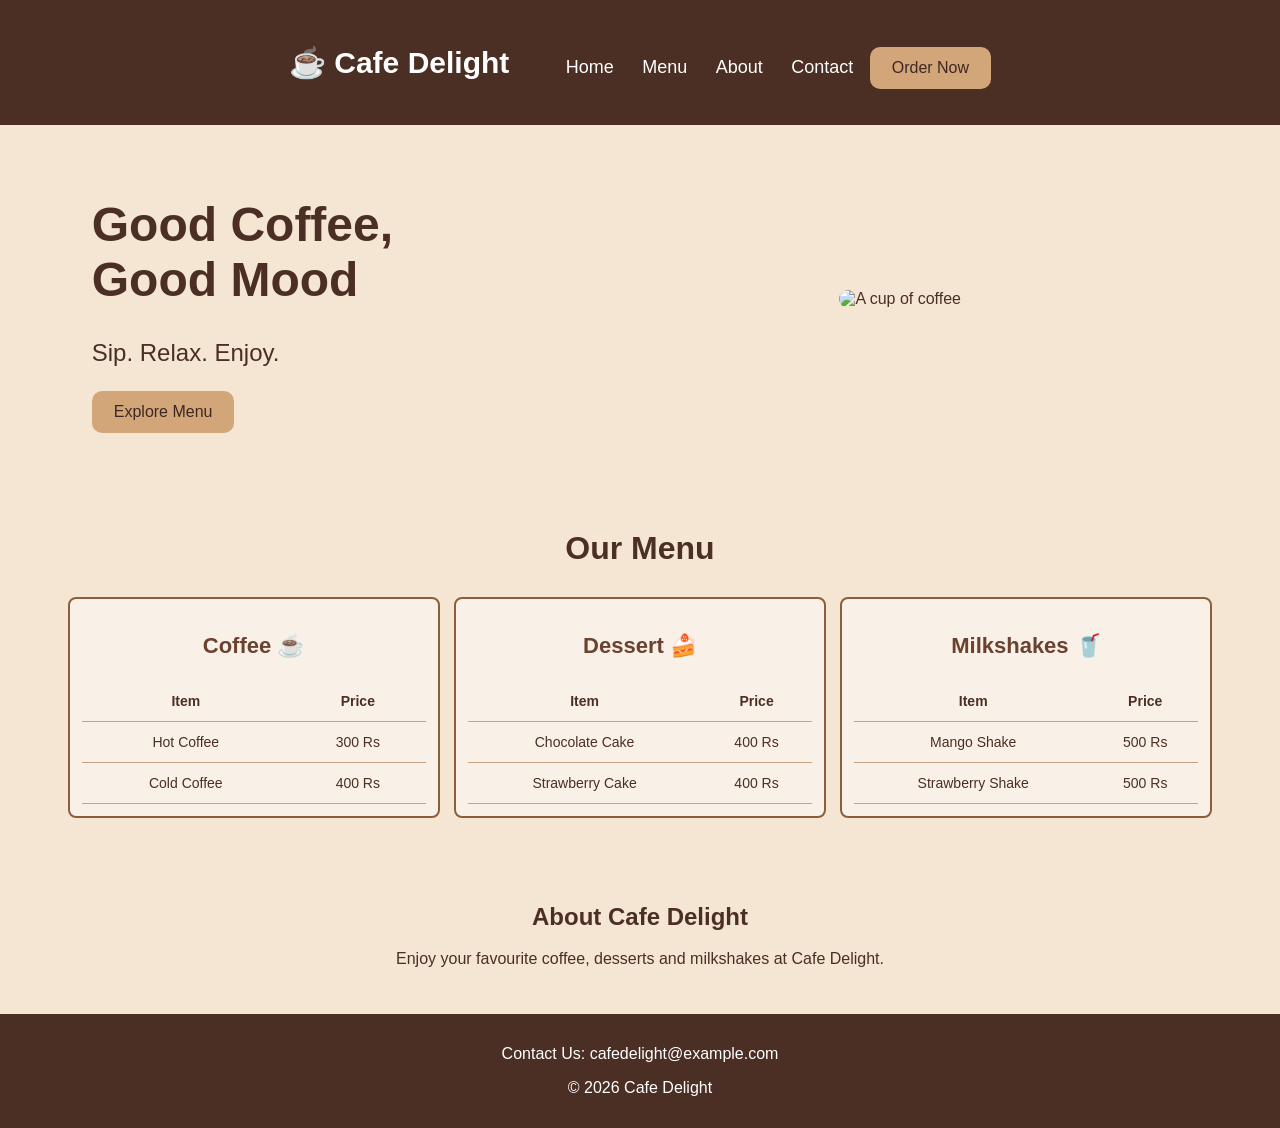
==== index.html @ 63c67d1c "Add Lab 11 Cafe Delight website files" ====
<!--
Name: Hajra Rizwan
Roll Number: i263052
Section: B
-->

<!DOCTYPE html>
<html>

<head>
    <title>Cafe Delight</title>
    <link rel="stylesheet" href="style.css">
</head>

<body>


 
    <div class="header" id="home">

        <h2>☕ Cafe Delight</h2>

        <a href="#home">Home</a>
        <a href="#menu">Menu</a>
        <a href="#about">About</a>
        <a href="#contact">Contact</a>

        <button onclick="placeOrder()">Order Now</button>

    </div>


 
    <div class="welcome">

        <div class="welcome-text">

            <h1>Good Coffee,<br>Good Mood</h1>

            <p>Sip. Relax. Enjoy.</p>

            <a href="#menu">
                <button>Explore Menu</button>
            </a>

        </div>


       
        <div class="coffee-picture">

            <img src="images/coffee.png" alt="A cup of coffee">

        </div>

    </div>



 
    <div class="menu-section" id="menu">

        <h2>Our Menu</h2>

        <div class="menu-container">


           
            <div class="menu-card">

                <h3>Coffee ☕</h3>

                <table>

                    <tr>
                        <th>Item</th>
                        <th>Price</th>
                    </tr>

                    <tr>
                        <td>Hot Coffee</td>
                        <td>300 Rs</td>
                    </tr>

                    <tr>
                        <td>Cold Coffee</td>
                        <td>400 Rs</td>
                    </tr>

                </table>

            </div>


         
            <div class="menu-card">

                <h3>Dessert 🍰</h3>

                <table>

                    <tr>
                        <th>Item</th>
                        <th>Price</th>
                    </tr>

                    <tr>
                        <td>Chocolate Cake</td>
                        <td>400 Rs</td>
                    </tr>

                    <tr>
                        <td>Strawberry Cake</td>
                        <td>400 Rs</td>
                    </tr>

                </table>

            </div>


          
            <div class="menu-card">

                <h3>Milkshakes 🥤</h3>

                <table>

                    <tr>
                        <th>Item</th>
                        <th>Price</th>
                    </tr>

                    <tr>
                        <td>Mango Shake</td>
                        <td>500 Rs</td>
                    </tr>

                    <tr>
                        <td>Strawberry Shake</td>
                        <td>500 Rs</td>
                    </tr>

                </table>

            </div>

        </div>

    </div>



    <div class="about" id="about">

        <h2>About Cafe Delight</h2>

        <p>
            Enjoy your favourite coffee, desserts
            and milkshakes at Cafe Delight.
        </p>

    </div>



    <div class="footer" id="contact">

        <p>Contact Us: cafedelight@example.com</p>

        <p>© 2026 Cafe Delight</p>

    </div>


    <script>

        function placeOrder() {

            window.alert("Thank you for choosing Cafe Delight! Your order has been confirmed.");

            console.log("Order Now button clicked successfully.");

        }

    </script>

</body>

</html>
---- style.css ----
/*
Name: Hajra Rizwan
Roll Number: i263052
Section: B
*/


body {
    background-color: #F5E6D3;
    color: #4B2E24;
    font-family: Papyrus, Arial, sans-serif;
    margin: 0;
}



.header {
    background-color: #4B2E24;
    color: white;
    padding: 20px;
    text-align: center;
}

.header h2 {
    display: inline-block;
    font-size: 30px;
    margin-right: 40px;
}

.header a {
    color: white;
    text-decoration: none;
    font-size: 18px;
    margin: 12px;
}


button {
    background-color: #D2A679;
    color: #3E2723;
    padding: 12px 22px;
    border: none;
    border-radius: 10px;
    font-size: 16px;
    cursor: pointer;
}


.welcome {
    padding: 40px;
    text-align: center;
}



.welcome-text {
    display: inline-block;
    width: 43%;
    text-align: left;
    vertical-align: middle;
}

.welcome-text h1 {
    color: #4B2E24;
    font-size: 48px;
}

.welcome-text p {
    font-size: 24px;
}



.coffee-picture {
    display: inline-block;
    width: 48%;
    vertical-align: middle;
}

.coffee-picture img {
    width: 100%;
    height: 350px;
    object-fit: cover;
    border-radius: 15px;
}



.menu-section {
    padding: 30px 20px;
    text-align: center;
}

.menu-section h2 {
    color: #4B2E24;
    font-size: 32px;
    margin-bottom: 25px;
}



.menu-container {
    text-align: center;
}

.menu-card {
    display: inline-block;
    width: 30%;
    background-color: #F9F1E7;
    border: 2px solid #8B5E3C;
    border-radius: 8px;
    padding: 12px;
    margin: 5px;
    vertical-align: top;
    box-sizing: border-box;
}

.menu-card h3 {
    color: #6B422F;
    font-size: 22px;
}


table {
    width: 100%;
    border-collapse: collapse;
}

th, td {
    padding: 12px 5px;
    border-bottom: 1px solid #C4A484;
    text-align: center;
    font-size: 14px;
}

th {
    color: #4B2E24;
}



.about {
    padding: 30px;
    text-align: center;
}

.about h2 {
    color: #4B2E24;
}



.footer {
    background-color: #4B2E24;
    color: white;
    text-align: center;
    padding: 15px;
}
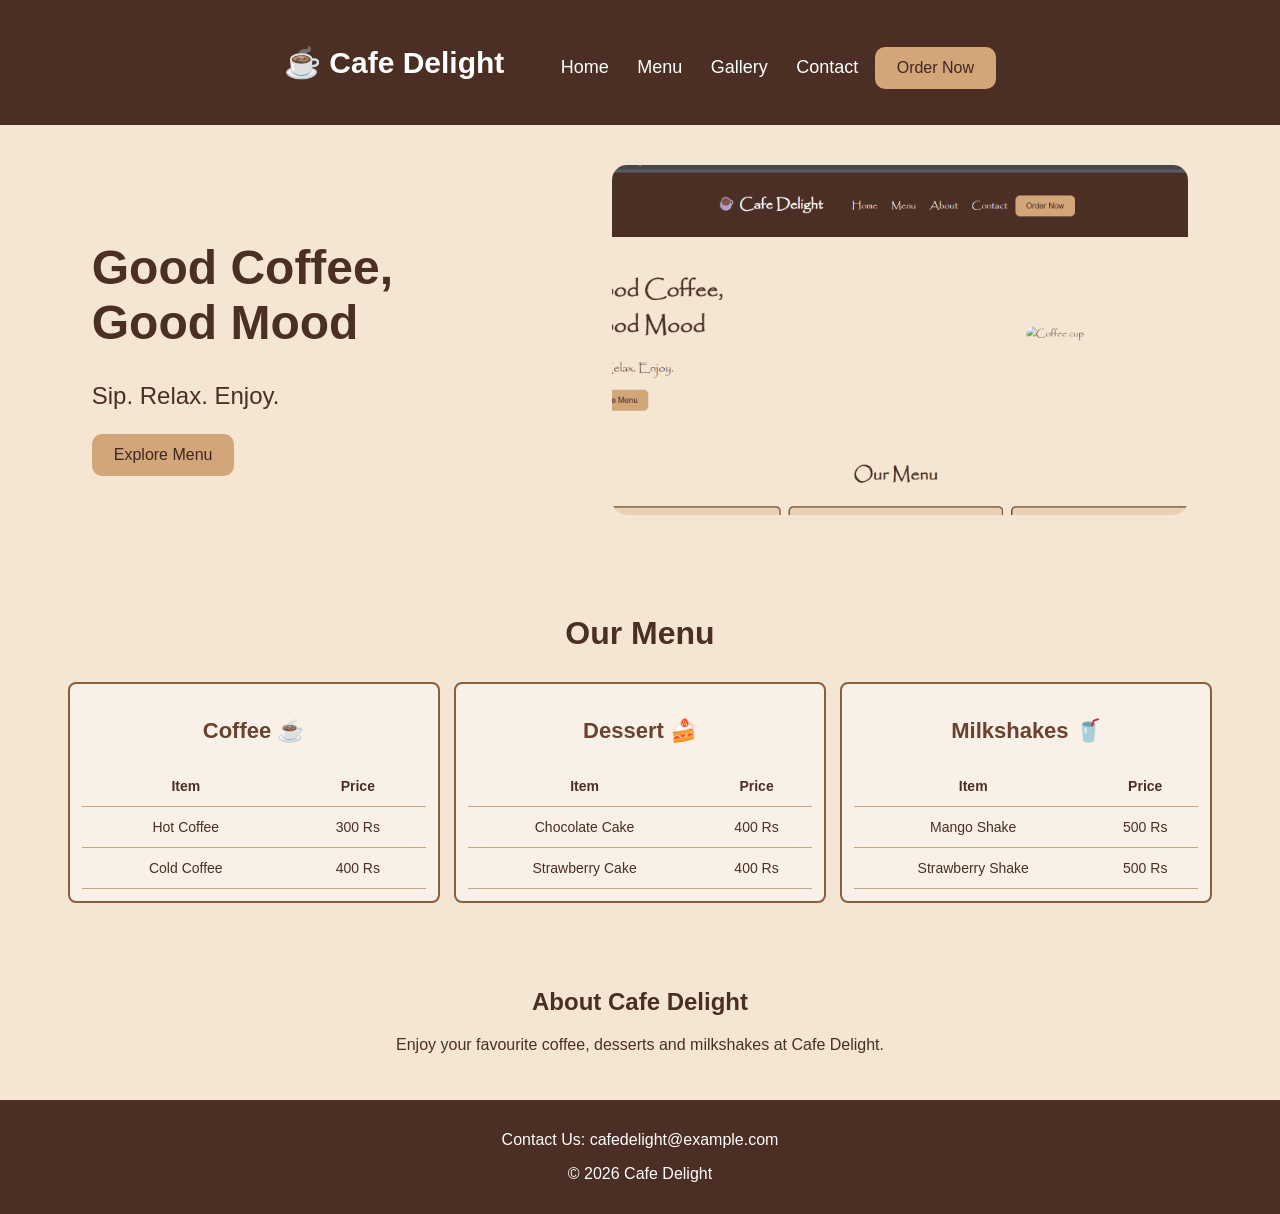
==== commit e0f4a201: "Add Menu Gallery and Contact pages" ====
--- a/index.html
+++ b/index.html
@@ -20,11 +20,10 @@
 
         <h2>☕ Cafe Delight</h2>
 
-        <a href="#home">Home</a>
-        <a href="#menu">Menu</a>
-        <a href="#about">About</a>
-        <a href="#contact">Contact</a>
-
+<a href="index.html">Home</a>
+<a href="menu.html">Menu</a>
+<a href="gallery.html">Gallery</a>
+<a href="contact.html">Contact</a>
         <button onclick="placeOrder()">Order Now</button>
 
     </div>
@@ -49,7 +48,7 @@
        
         <div class="coffee-picture">
 
-            <img src="images/coffee.png" alt="A cup of coffee">
+            <img src="Images/coffee.png" alt="A cup of coffee">
 
         </div>
 
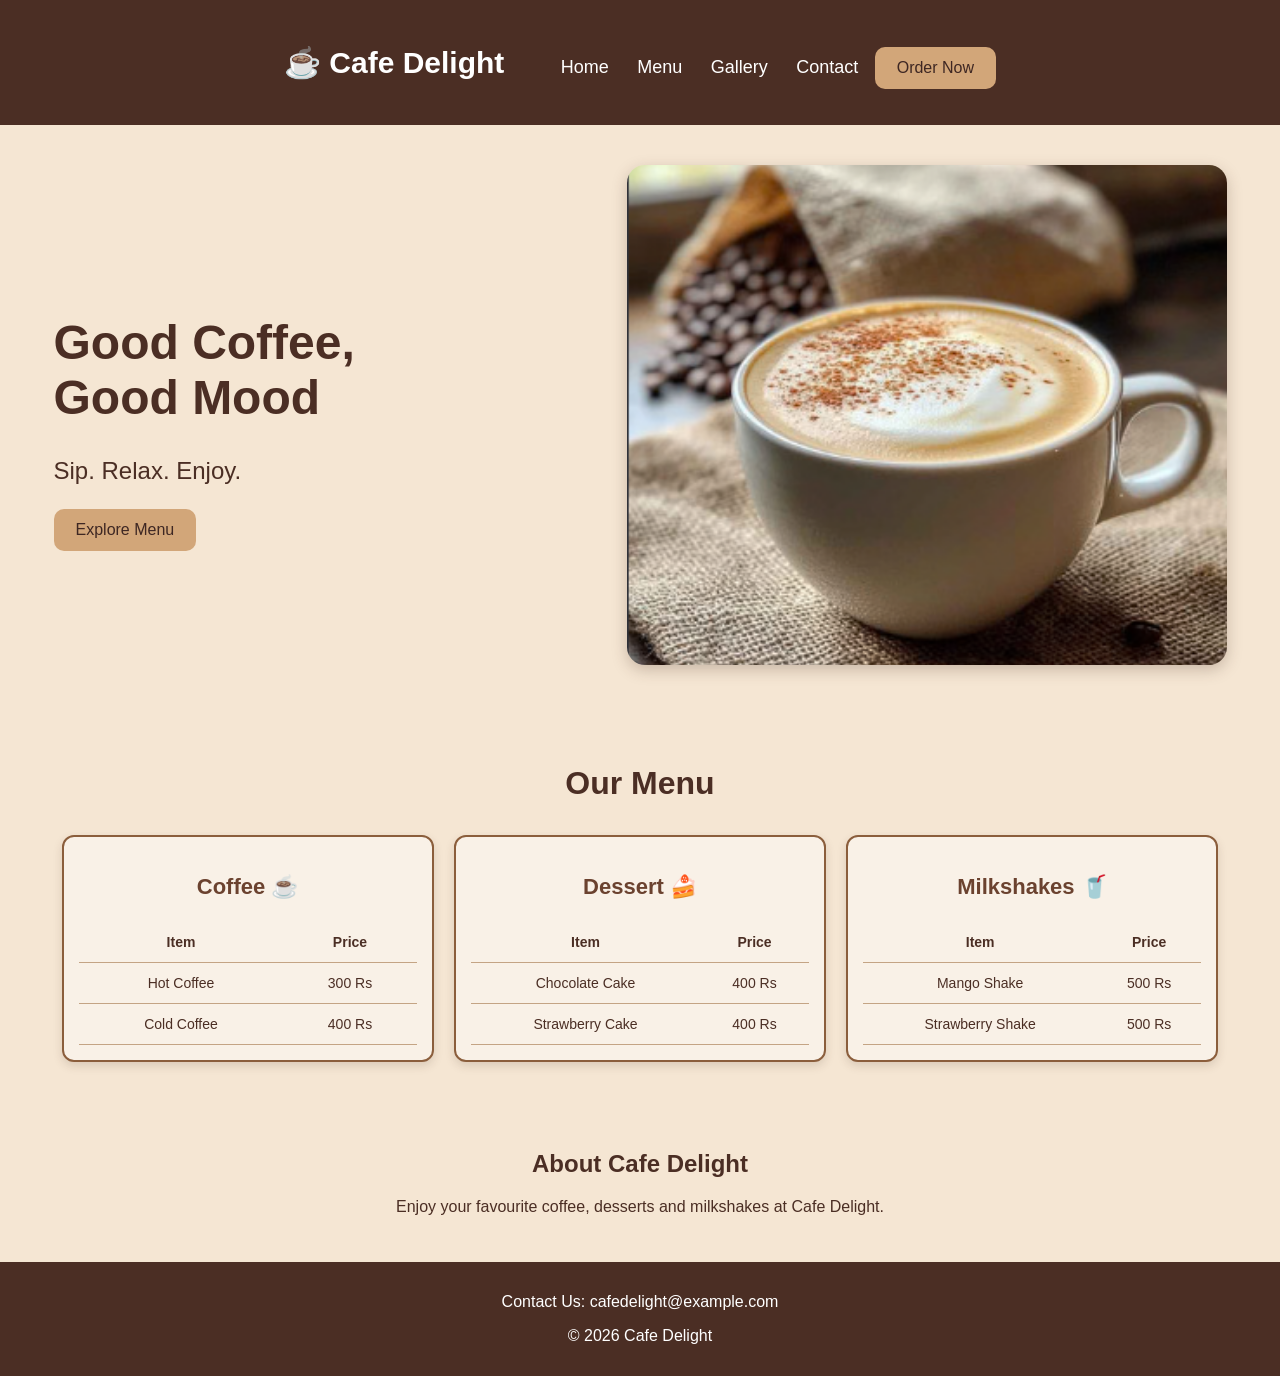
==== commit bff8ec5b: "Improve homepage image and website styling" ====
--- a/index.html
+++ b/index.html
@@ -48,7 +48,7 @@
        
         <div class="coffee-picture">
 
-            <img src="Images/coffee.png" alt="A cup of coffee">
+            <img src="Images/coffee(2).png" alt="A cup of coffee">
 
         </div>
 
--- a/style.css
+++ b/style.css
@@ -6,15 +6,15 @@
 */
 
 
+
 body {
     background-color: #F5E6D3;
     color: #4B2E24;
-    font-family: Papyrus, Arial, sans-serif;
+    font-family: Arial, sans-serif;
     margin: 0;
 }
 
-
-
+/* Header */
 .header {
     background-color: #4B2E24;
     color: white;
@@ -35,7 +35,11 @@
     margin: 12px;
 }
 
-
+.header a:hover {
+    color: #D2A679;
+}
+
+/* Buttons */
 button {
     background-color: #D2A679;
     color: #3E2723;
@@ -44,21 +48,27 @@
     border-radius: 10px;
     font-size: 16px;
     cursor: pointer;
-}
-
-
+    transition: 0.3s;
+}
+
+button:hover {
+    background-color: #B98250;
+    color: white;
+}
+
+/* Welcome section */
 .welcome {
     padding: 40px;
     text-align: center;
-}
-
-
+    display: flex;
+    align-items: center;
+    justify-content: space-around;
+    gap: 30px;
+}
 
 .welcome-text {
-    display: inline-block;
     width: 43%;
     text-align: left;
-    vertical-align: middle;
 }
 
 .welcome-text h1 {
@@ -70,23 +80,20 @@
     font-size: 24px;
 }
 
-
-
+/* Large coffee picture */
 .coffee-picture {
-    display: inline-block;
-    width: 48%;
-    vertical-align: middle;
+    width: 50%;
 }
 
 .coffee-picture img {
     width: 100%;
-    height: 350px;
+    height: 500px;
     object-fit: cover;
-    border-radius: 15px;
-}
-
-
-
+    border-radius: 18px;
+    box-shadow: 0 5px 15px rgba(75, 46, 36, 0.25);
+}
+
+/* Menu section */
 .menu-section {
     padding: 30px 20px;
     text-align: center;
@@ -97,8 +104,6 @@
     font-size: 32px;
     margin-bottom: 25px;
 }
-
-
 
 .menu-container {
     text-align: center;
@@ -109,11 +114,18 @@
     width: 30%;
     background-color: #F9F1E7;
     border: 2px solid #8B5E3C;
-    border-radius: 8px;
-    padding: 12px;
-    margin: 5px;
+    border-radius: 12px;
+    padding: 15px;
+    margin: 8px;
     vertical-align: top;
     box-sizing: border-box;
+    box-shadow: 0 4px 10px rgba(75, 46, 36, 0.15);
+    transition: 0.3s;
+}
+
+.menu-card:hover {
+    transform: translateY(-5px);
+    box-shadow: 0 8px 16px rgba(75, 46, 36, 0.25);
 }
 
 .menu-card h3 {
@@ -121,7 +133,7 @@
     font-size: 22px;
 }
 
-
+/* Tables */
 table {
     width: 100%;
     border-collapse: collapse;
@@ -138,8 +150,7 @@
     color: #4B2E24;
 }
 
-
-
+/* About section */
 .about {
     padding: 30px;
     text-align: center;
@@ -149,11 +160,48 @@
     color: #4B2E24;
 }
 
-
-
+/* Footer */
 .footer {
     background-color: #4B2E24;
     color: white;
     text-align: center;
     padding: 15px;
 }
+
+/* Mobile screen design */
+@media (max-width: 700px) {
+    .header h2 {
+        display: block;
+        margin: 0 0 15px;
+    }
+
+    .header a {
+        display: inline-block;
+        margin: 8px;
+    }
+
+    .welcome {
+        display: block;
+    }
+
+    .welcome-text,
+    .coffee-picture {
+        width: 100%;
+        text-align: center;
+        box-sizing: border-box;
+    }
+
+    .welcome-text h1 {
+        font-size: 36px;
+    }
+
+    .coffee-picture img {
+        height: 300px;
+    }
+
+    .menu-card {
+        display: block;
+        width: 100%;
+        margin: 12px 0;
+    }
+}
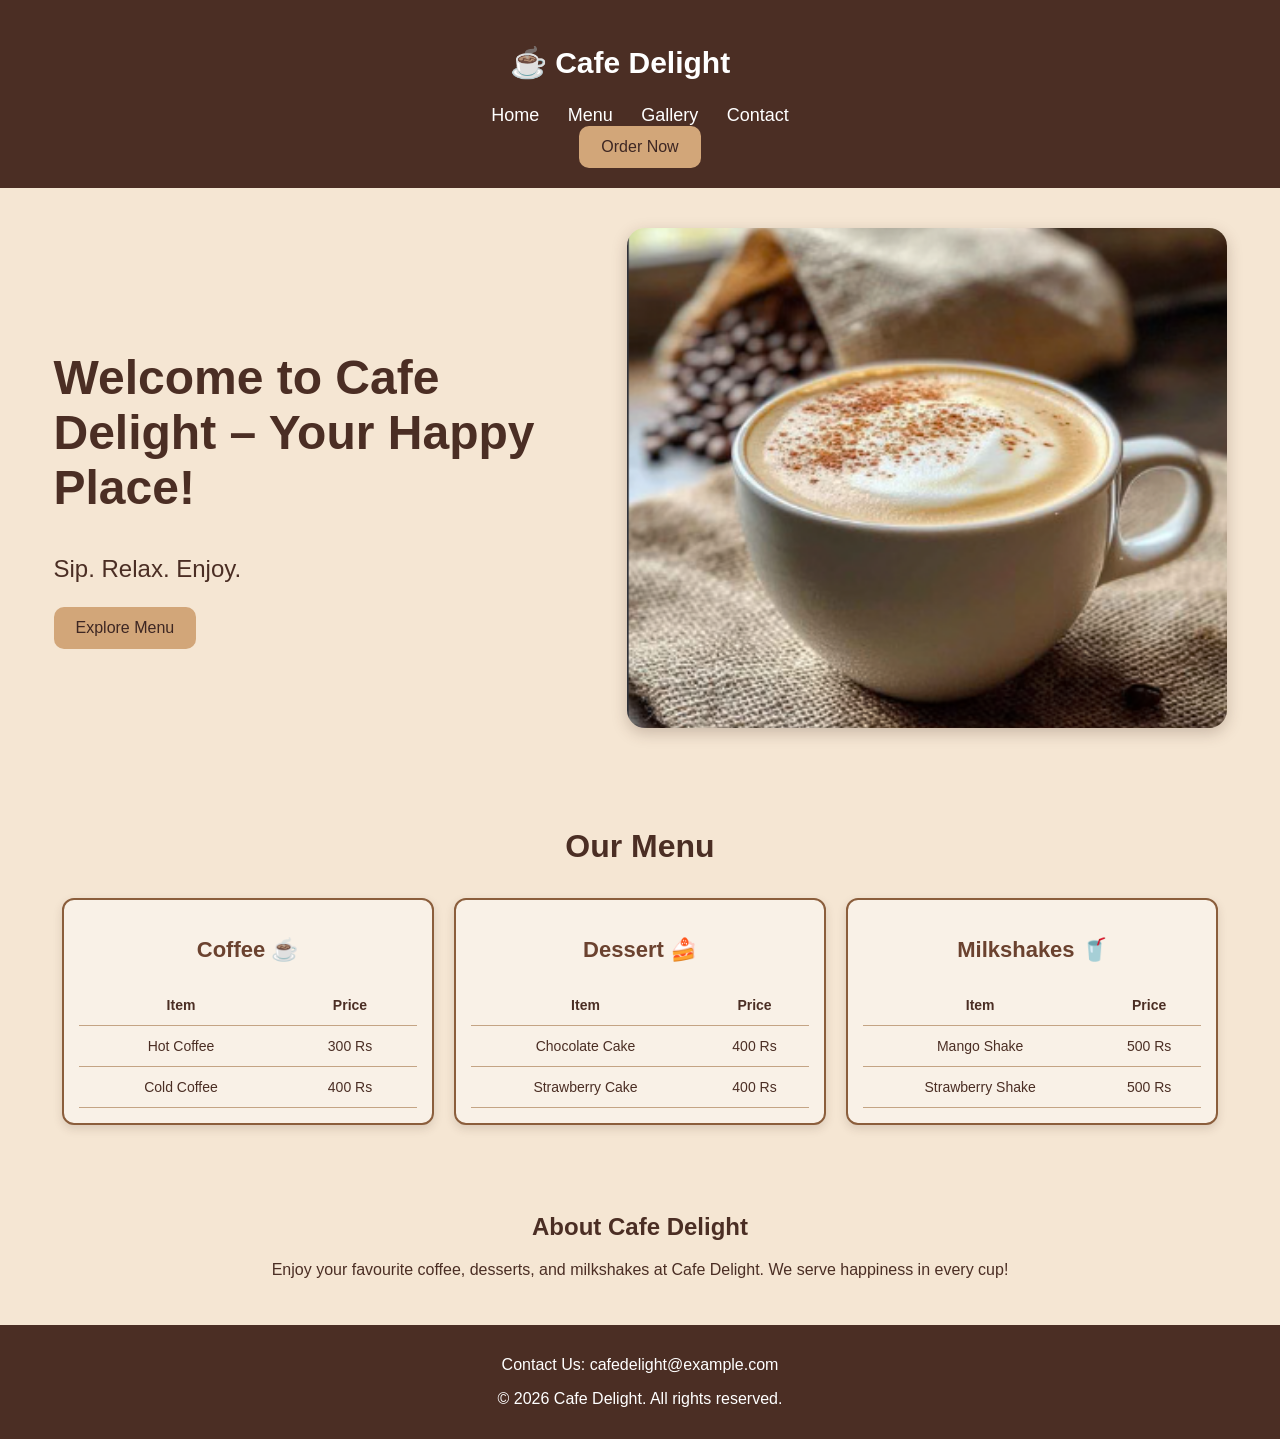
==== commit d03e1e43: "Manual: update home page heading" ====
--- a/index.html
+++ b/index.html
@@ -3,187 +3,147 @@
 Roll Number: i263052
 Section: B
 -->
-
 <!DOCTYPE html>
-<html>
+<html lang="en">
 
 <head>
+    <meta charset="UTF-8">
+    <meta name="viewport" content="width=device-width, initial-scale=1.0">
     <title>Cafe Delight</title>
     <link rel="stylesheet" href="style.css">
 </head>
 
 <body>
 
+    <!-- Header & Navigation -->
+    <header class="header" id="home">
+        <div class="logo">
+            <h2>☕ Cafe Delight</h2>
+        </div>
+        <nav class="nav-links">
+            <a href="index.html">Home</a>
+            <a href="menu.html">Menu</a>
+            <a href="gallery.html">Gallery</a>
+            <a href="contact.html">Contact</a>
+        </nav>
+        <button class="order-btn" onclick="placeOrder()">Order Now</button>
+    </header>
 
- 
-    <div class="header" id="home">
+    <main>
+        <!-- Hero Section -->
+        <section class="welcome">
+            <div class="welcome-text">
+                <h1>Welcome to Cafe Delight – Your Happy Place!</h1>
+                <p>Sip. Relax. Enjoy.</p>
+                <a href="#menu">
+                    <button class="explore-btn">Explore Menu</button>
+                </a>
+            </div>
+            <div class="coffee-picture">
+                <img src="Images/coffee(2).png" alt="A cup of coffee">
+            </div>
+        </section>
 
-        <h2>☕ Cafe Delight</h2>
+        <!-- Menu Section -->
+        <section class="menu-section" id="menu">
+            <h2>Our Menu</h2>
+            <div class="menu-container">
 
-<a href="index.html">Home</a>
-<a href="menu.html">Menu</a>
-<a href="gallery.html">Gallery</a>
-<a href="contact.html">Contact</a>
-        <button onclick="placeOrder()">Order Now</button>
+                <!-- Coffee Card -->
+                <div class="menu-card">
+                    <h3>Coffee ☕</h3>
+                    <table>
+                        <thead>
+                            <tr>
+                                <th>Item</th>
+                                <th>Price</th>
+                            </tr>
+                        </thead>
+                        <tbody>
+                            <tr>
+                                <td>Hot Coffee</td>
+                                <td>300 Rs</td>
+                            </tr>
+                            <tr>
+                                <td>Cold Coffee</td>
+                                <td>400 Rs</td>
+                            </tr>
+                        </tbody>
+                    </table>
+                </div>
 
-    </div>
+                <!-- Dessert Card -->
+                <div class="menu-card">
+                    <h3>Dessert 🍰</h3>
+                    <table>
+                        <thead>
+                            <tr>
+                                <th>Item</th>
+                                <th>Price</th>
+                            </tr>
+                        </thead>
+                        <tbody>
+                            <tr>
+                                <td>Chocolate Cake</td>
+                                <td>400 Rs</td>
+                            </tr>
+                            <tr>
+                                <td>Strawberry Cake</td>
+                                <td>400 Rs</td>
+                            </tr>
+                        </tbody>
+                    </table>
+                </div>
 
-
- 
-    <div class="welcome">
-
-        <div class="welcome-text">
-
-            <h1>Good Coffee,<br>Good Mood</h1>
-
-            <p>Sip. Relax. Enjoy.</p>
-
-            <a href="#menu">
-                <button>Explore Menu</button>
-            </a>
-
-        </div>
-
-
-       
-        <div class="coffee-picture">
-
-            <img src="Images/coffee(2).png" alt="A cup of coffee">
-
-        </div>
-
-    </div>
-
-
-
- 
-    <div class="menu-section" id="menu">
-
-        <h2>Our Menu</h2>
-
-        <div class="menu-container">
-
-
-           
-            <div class="menu-card">
-
-                <h3>Coffee ☕</h3>
-
-                <table>
-
-                    <tr>
-                        <th>Item</th>
-                        <th>Price</th>
-                    </tr>
-
-                    <tr>
-                        <td>Hot Coffee</td>
-                        <td>300 Rs</td>
-                    </tr>
-
-                    <tr>
-                        <td>Cold Coffee</td>
-                        <td>400 Rs</td>
-                    </tr>
-
-                </table>
+                <!-- Milkshakes Card -->
+                <div class="menu-card">
+                    <h3>Milkshakes 🥤</h3>
+                    <table>
+                        <thead>
+                            <tr>
+                                <th>Item</th>
+                                <th>Price</th>
+                            </tr>
+                        </thead>
+                        <tbody>
+                            <tr>
+                                <td>Mango Shake</td>
+                                <td>500 Rs</td>
+                            </tr>
+                            <tr>
+                                <td>Strawberry Shake</td>
+                                <td>500 Rs</td>
+                            </tr>
+                        </tbody>
+                    </table>
+                </div>
 
             </div>
+        </section>
 
+        <!-- About Section -->
+        <section class="about" id="about">
+            <h2>About Cafe Delight</h2>
+            <p>
+                Enjoy your favourite coffee, desserts, and milkshakes at Cafe Delight. We serve happiness in every cup!
+            </p>
+        </section>
+    </main>
 
-         
-            <div class="menu-card">
+    <!-- Footer -->
+    <footer class="footer" id="contact">
+        <p>Contact Us: cafedelight@example.com</p>
+        <p>© 2026 Cafe Delight. All rights reserved.</p>
+    </footer>
 
-                <h3>Dessert 🍰</h3>
-
-                <table>
-
-                    <tr>
-                        <th>Item</th>
-                        <th>Price</th>
-                    </tr>
-
-                    <tr>
-                        <td>Chocolate Cake</td>
-                        <td>400 Rs</td>
-                    </tr>
-
-                    <tr>
-                        <td>Strawberry Cake</td>
-                        <td>400 Rs</td>
-                    </tr>
-
-                </table>
-
-            </div>
-
-
-          
-            <div class="menu-card">
-
-                <h3>Milkshakes 🥤</h3>
-
-                <table>
-
-                    <tr>
-                        <th>Item</th>
-                        <th>Price</th>
-                    </tr>
-
-                    <tr>
-                        <td>Mango Shake</td>
-                        <td>500 Rs</td>
-                    </tr>
-
-                    <tr>
-                        <td>Strawberry Shake</td>
-                        <td>500 Rs</td>
-                    </tr>
-
-                </table>
-
-            </div>
-
-        </div>
-
-    </div>
-
-
-
-    <div class="about" id="about">
-
-        <h2>About Cafe Delight</h2>
-
-        <p>
-            Enjoy your favourite coffee, desserts
-            and milkshakes at Cafe Delight.
-        </p>
-
-    </div>
-
-
-
-    <div class="footer" id="contact">
-
-        <p>Contact Us: cafedelight@example.com</p>
-
-        <p>© 2026 Cafe Delight</p>
-
-    </div>
-
-
+    <!-- JavaScript -->
     <script>
-
         function placeOrder() {
-
             window.alert("Thank you for choosing Cafe Delight! Your order has been confirmed.");
-
             console.log("Order Now button clicked successfully.");
-
         }
-
     </script>
 
 </body>
 
-</html>
+</html>
